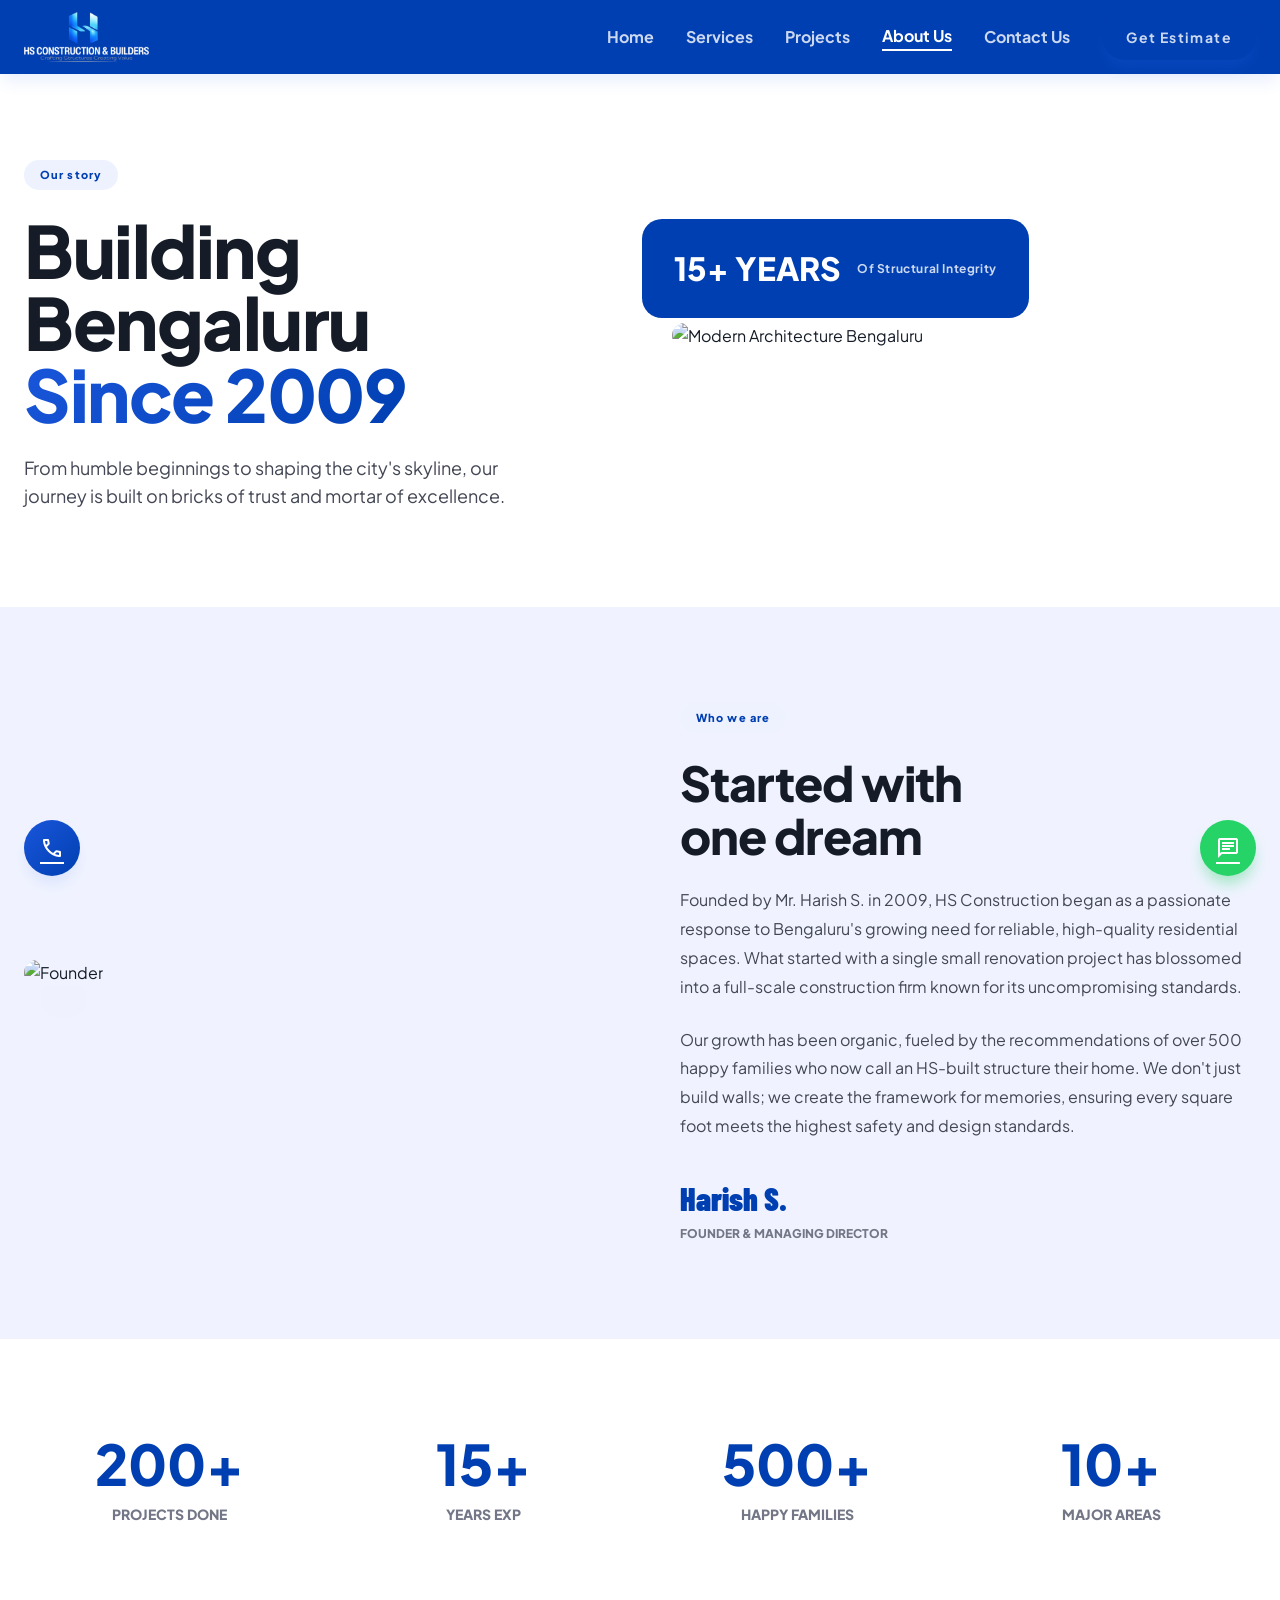
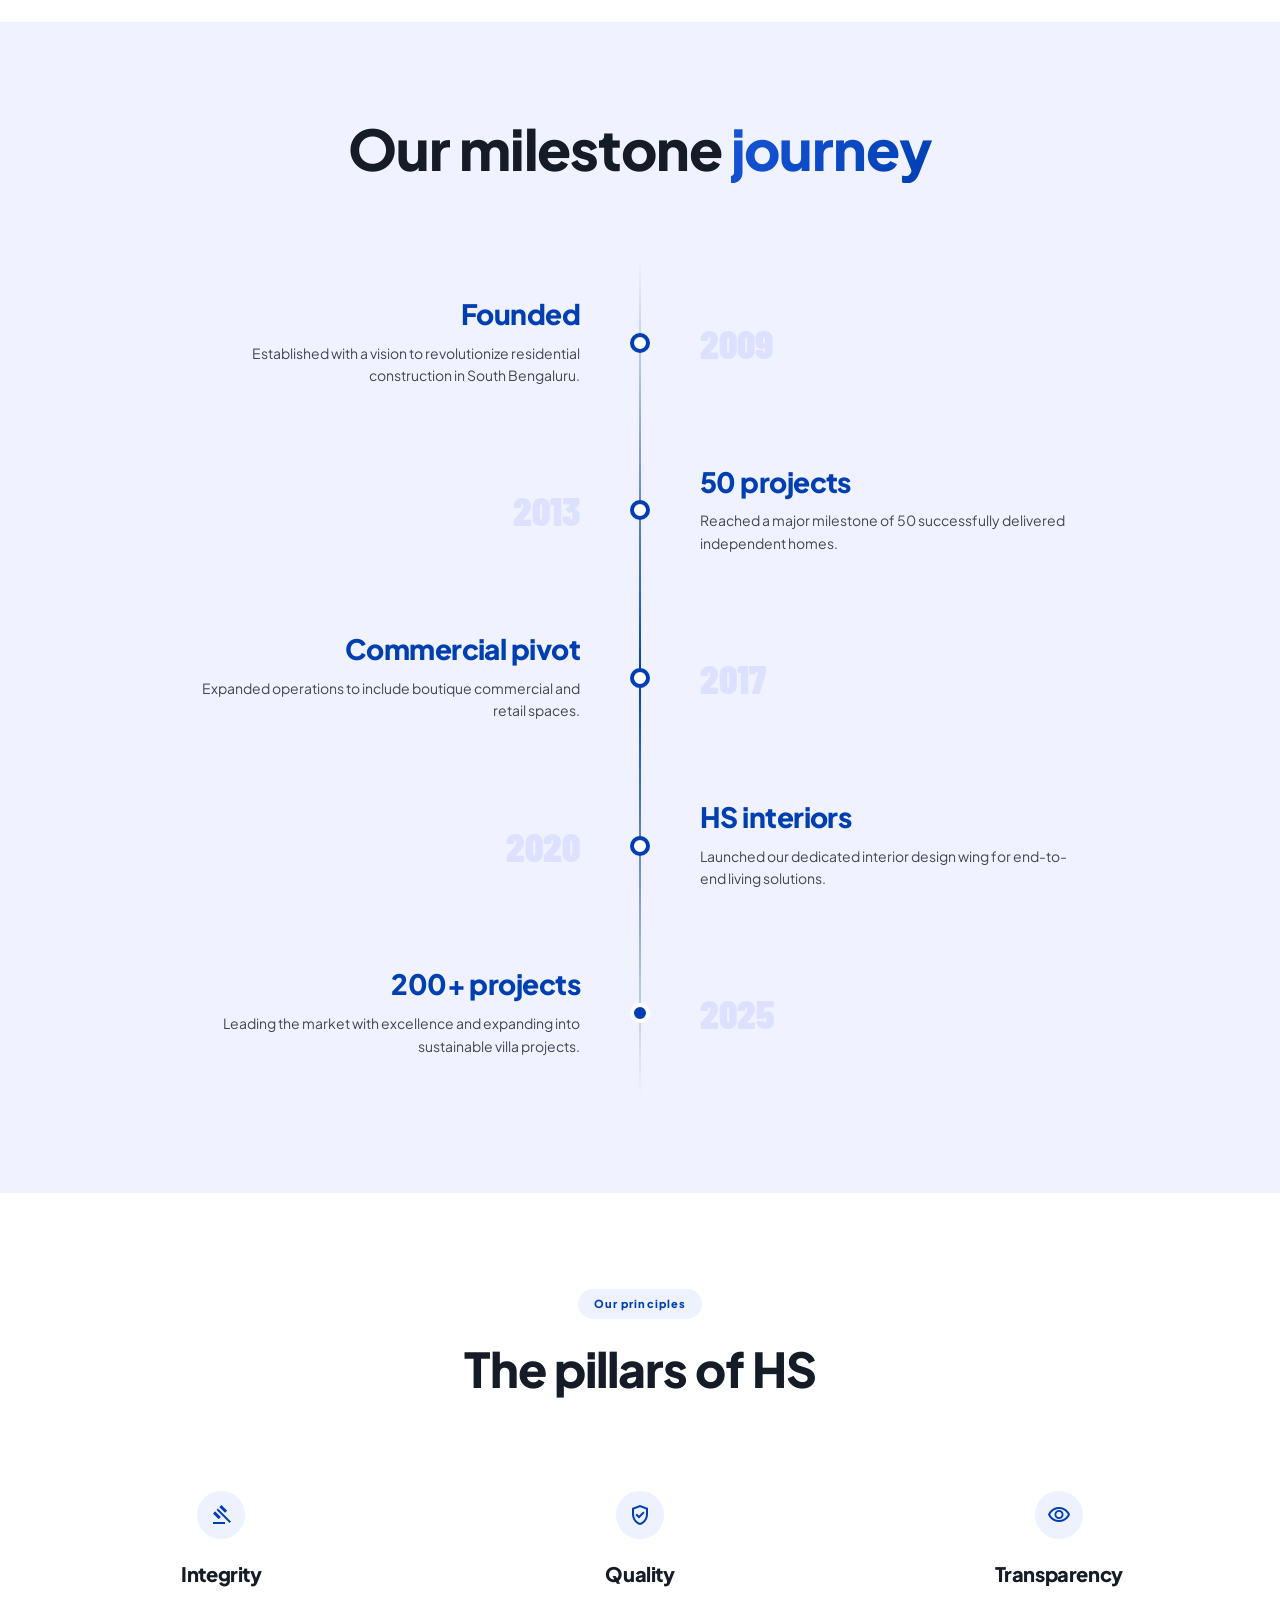
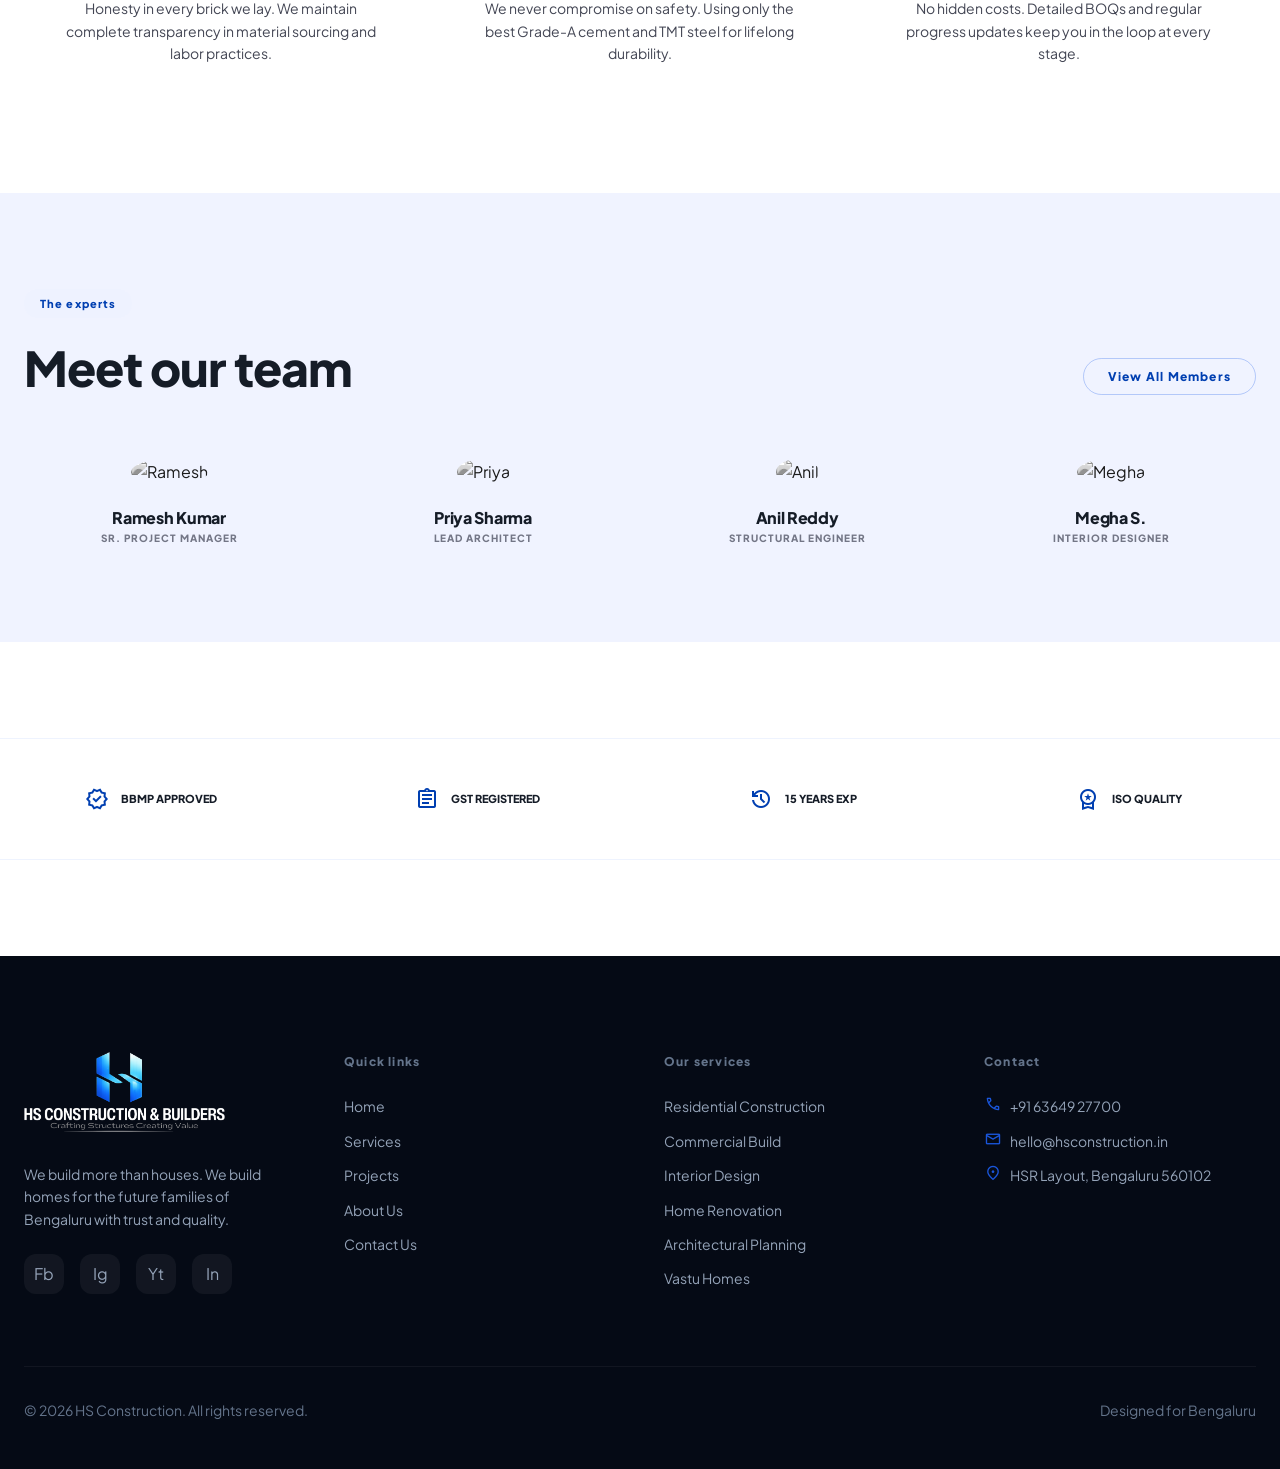
==== about.html @ 98358430 "first commit" ====
<!DOCTYPE html>
<html lang="en">

<head>
  <meta charset="UTF-8">
  <meta name="viewport" content="width=device-width, initial-scale=1.0">
  <title>About Us | HS Construction</title>
  <link rel="stylesheet" href="style.css">
</head>

<body class="font-body">

  <!-- NAVBAR -->
  <header class="header">
    <div class="container nav-container">
      <div class="logo-box">
        <img src="logo.png" alt="HS Construction Logo" class="site-logo">
      </div>
      <nav class="nav-links">
        <a href="index.html">Home</a>
        <a href="services.html">Services</a>
        <a href="projects.html">Projects</a>
        <a href="about.html" class="active">About Us</a>
        <a href="contact.html">Contact Us</a>
        <a href="index.html#estimate" class="btn btn-primary" style="font-size: 14px;">Get Estimate</a>
      </nav>
      <button class="mobile-menu-btn" id="mobileMenuBtn">
        <span class="material-symbols-outlined">menu</span>
      </button>
    </div>
  </header>

  <!-- HERO -->
  <section class="hero-section bg-white">
    <div class="container grid grid-cols-2" style="align-items: center; gap: 64px;">
      <div class="fade-up">
        <div class="section-tag" style="background: #eef2ff;">Our story</div>
        <h1 class="page-hero-title">Building <br>Bengaluru <br><span class="blue-gradient-text">Since 2009</span></h1>
        <p class="text-body" style="font-size: 18px; max-width: 500px;">
          From humble beginnings to shaping the city's skyline, our journey is built on bricks of trust and mortar of
          excellence.
        </p>
      </div>
      <div class="fade-up" style="position: relative;">
        <img src="https://images.unsplash.com/photo-1486406146926-c627a92ad1ab?w=1200&q=80"
          alt="Modern Architecture Bengaluru"
          style="width: 100%; border-radius: 40px; box-shadow: var(--shadow-2xl); height: 550px; object-fit: cover;">
        <div class="floating-card-bottom"
          style="background: var(--primary-blue); color: white; padding: 24px 32px; border-radius: 20px; bottom: 30px; left: -30px; width: fit-content; box-shadow: var(--shadow-xl); z-index: 10;">
          <div style="font-size: 32px; font-weight: 900;">15+ YEARS</div>
          <div style="font-size: 12px; opacity: 0.8; font-weight: 700; letter-spacing: 0.05em;">Of Structural Integrity
          </div>
        </div>
      </div>
    </div>
  </section>

  <!-- STARTED WITH ONE DREAM -->
  <section class="section-py bg-alt">
    <div class="container grid grid-cols-2" style="align-items: center; gap: 80px;">
      <div class="fade-up">
        <img src="https://images.unsplash.com/photo-1560250097-0b93528c311a?w=800&q=80" alt="Founder"
          style="width: 100%; border-radius: 40px; box-shadow: var(--shadow-2xl); height: 600px; object-fit: cover;">
      </div>
      <div class="fade-up">
        <div class="section-tag">Who we are</div>
        <h2 style="font-size: 48px; margin-bottom: 24px;">Started with <br>one dream</h2>
        <p class="text-body" style="margin-bottom: 24px; line-height: 1.8;">
          Founded by Mr. Harish S. in 2009, HS Construction began as a passionate response to Bengaluru's growing need
          for reliable, high-quality residential spaces. What started with a single small renovation project has
          blossomed into a full-scale construction firm known for its uncompromising standards.
        </p>
        <p class="text-body" style="margin-bottom: 32px; line-height: 1.8;">
          Our growth has been organic, fueled by the recommendations of over 500 happy families who now call an HS-built
          structure their home. We don't just build walls; we create the framework for memories, ensuring every square
          foot meets the highest safety and design standards.
        </p>
        <div
          style="font-family: 'Barlow Condensed', sans-serif; font-size: 32px; font-weight: 900; color: var(--primary-blue);">
          Harish S.</div>
        <div style="font-size: 12px; font-weight: 800; color: var(--text-muted); text-transform: uppercase;">Founder &
          Managing Director</div>
      </div>
    </div>
  </section>

  <!-- STATS -->
  <section class="section-py bg-white">
    <div class="container grid grid-cols-4 fade-up">
      <div style="text-align: center;">
        <div style="font-size: 56px; color: var(--primary-blue); font-weight: 900; line-height: 1;">200+</div>
        <div
          style="font-size: 14px; font-weight: 800; color: var(--text-muted); text-transform: uppercase; margin-top: 12px;">
          Projects Done</div>
      </div>
      <div style="text-align: center;">
        <div style="font-size: 56px; color: var(--primary-blue); font-weight: 900; line-height: 1;">15+</div>
        <div
          style="font-size: 14px; font-weight: 800; color: var(--text-muted); text-transform: uppercase; margin-top: 12px;">
          Years Exp</div>
      </div>
      <div style="text-align: center;">
        <div style="font-size: 56px; color: var(--primary-blue); font-weight: 900; line-height: 1;">500+</div>
        <div
          style="font-size: 14px; font-weight: 800; color: var(--text-muted); text-transform: uppercase; margin-top: 12px;">
          Happy Families</div>
      </div>
      <div style="text-align: center;">
        <div style="font-size: 56px; color: var(--primary-blue); font-weight: 900; line-height: 1;">10+</div>
        <div
          style="font-size: 14px; font-weight: 800; color: var(--text-muted); text-transform: uppercase; margin-top: 12px;">
          Major Areas</div>
      </div>
    </div>
  </section>

  <!-- MILESTONE JOURNEY -->
  <section class="section-py bg-alt">
    <div class="container fade-up">
      <div style="text-align: center; margin-bottom: 80px;">
        <h2 style="font-size: 56px;">Our milestone <span class="blue-gradient-text">journey</span></h2>
      </div>

      <div style="max-width: 900px; margin: 0 auto; position: relative; padding: 40px 0;">
        <!-- Center Line -->
        <div
          style="position: absolute; left: 50%; top: 0; bottom: 0; width: 2px; background: linear-gradient(to bottom, transparent, var(--primary-blue), transparent); transform: translateX(-50%);">
        </div>

        <!-- 2009 -->
        <div style="display: flex; align-items: center; margin-bottom: 80px; position: relative;">
          <div style="width: 50%; padding-right: 60px; text-align: right;">
            <h3 style="font-size: 28px; margin-bottom: 12px; color: var(--primary-blue);">Founded</h3>
            <p class="text-body" style="font-size: 14px;">Established with a vision to revolutionize residential
              construction in South Bengaluru.</p>
          </div>
          <div
            style="position: absolute; left: 50%; transform: translateX(-50%); width: 20px; height: 20px; background: white; border: 4px solid var(--primary-blue); border-radius: 50%; z-index: 2;">
          </div>
          <div style="width: 50%; padding-left: 60px;">
            <div
              style="font-family: 'Barlow Condensed', sans-serif; font-size: 40px; font-weight: 900; color: #dbe1ff;">
              2009</div>
          </div>
        </div>

        <!-- 2013 -->
        <div
          style="display: flex; align-items: center; margin-bottom: 80px; position: relative; flex-direction: row-reverse;">
          <div style="width: 50%; padding-left: 60px; text-align: left;">
            <h3 style="font-size: 28px; margin-bottom: 12px; color: var(--primary-blue);">50 projects</h3>
            <p class="text-body" style="font-size: 14px;">Reached a major milestone of 50 successfully delivered
              independent homes.</p>
          </div>
          <div
            style="position: absolute; left: 50%; transform: translateX(-50%); width: 20px; height: 20px; background: white; border: 4px solid var(--primary-blue); border-radius: 50%; z-index: 2;">
          </div>
          <div style="width: 50%; padding-right: 60px; text-align: right;">
            <div
              style="font-family: 'Barlow Condensed', sans-serif; font-size: 40px; font-weight: 900; color: #dbe1ff;">
              2013</div>
          </div>
        </div>

        <!-- 2017 -->
        <div style="display: flex; align-items: center; margin-bottom: 80px; position: relative;">
          <div style="width: 50%; padding-right: 60px; text-align: right;">
            <h3 style="font-size: 28px; margin-bottom: 12px; color: var(--primary-blue);">Commercial pivot</h3>
            <p class="text-body" style="font-size: 14px;">Expanded operations to include boutique commercial and retail
              spaces.</p>
          </div>
          <div
            style="position: absolute; left: 50%; transform: translateX(-50%); width: 20px; height: 20px; background: white; border: 4px solid var(--primary-blue); border-radius: 50%; z-index: 2;">
          </div>
          <div style="width: 50%; padding-left: 60px;">
            <div
              style="font-family: 'Barlow Condensed', sans-serif; font-size: 40px; font-weight: 900; color: #dbe1ff;">
              2017</div>
          </div>
        </div>

        <!-- 2020 -->
        <div
          style="display: flex; align-items: center; margin-bottom: 80px; position: relative; flex-direction: row-reverse;">
          <div style="width: 50%; padding-left: 60px; text-align: left;">
            <h3 style="font-size: 28px; margin-bottom: 12px; color: var(--primary-blue);">HS interiors</h3>
            <p class="text-body" style="font-size: 14px;">Launched our dedicated interior design wing for end-to-end
              living solutions.</p>
          </div>
          <div
            style="position: absolute; left: 50%; transform: translateX(-50%); width: 20px; height: 20px; background: white; border: 4px solid var(--primary-blue); border-radius: 50%; z-index: 2;">
          </div>
          <div style="width: 50%; padding-right: 60px; text-align: right;">
            <div
              style="font-family: 'Barlow Condensed', sans-serif; font-size: 40px; font-weight: 900; color: #dbe1ff;">
              2020</div>
          </div>
        </div>

        <!-- 2025 -->
        <div style="display: flex; align-items: center; position: relative;">
          <div style="width: 50%; padding-right: 60px; text-align: right;">
            <h3 style="font-size: 28px; margin-bottom: 12px; color: var(--primary-blue);">200+ projects</h3>
            <p class="text-body" style="font-size: 14px;">Leading the market with excellence and expanding into
              sustainable villa projects.</p>
          </div>
          <div
            style="position: absolute; left: 50%; transform: translateX(-50%); width: 20px; height: 20px; background: var(--primary-blue); border: 4px solid white; border-radius: 50%; z-index: 2;">
          </div>
          <div style="width: 50%; padding-left: 60px;">
            <div
              style="font-family: 'Barlow Condensed', sans-serif; font-size: 40px; font-weight: 900; color: #dbe1ff;">
              2025</div>
          </div>
        </div>
      </div>
    </div>
  </section>

  <!-- THE PILLARS -->
  <section class="section-py bg-white">
    <div class="container fade-up">
      <div style="text-align: center; margin-bottom: 64px;">
        <div class="section-tag">Our principles</div>
        <h2 style="font-size: 48px;">The pillars of HS</h2>
      </div>
      <div class="grid grid-cols-3">
        <div class="card1" style="padding: 32px; text-align: center;">
          <div
            style="width: 48px; height: 48px; border-radius: 50%; background: #eef2ff; display: flex; align-items: center; justify-content: center; margin: 0 auto 24px;">
            <span class="material-symbols-outlined text-primary">gavel</span>
          </div>
          <h4 style="font-size: 20px; margin-bottom: 12px;">Integrity</h4>
          <p class="text-body" style="font-size: 14px;">Honesty in every brick we lay. We maintain complete transparency
            in material sourcing and labor practices.</p>
        </div>
        <div class="card1" style="padding: 32px; text-align: center;">
          <div
            style="width: 48px; height: 48px; border-radius: 50%; background: #eef2ff; display: flex; align-items: center; justify-content: center; margin: 0 auto 24px;">
            <span class="material-symbols-outlined text-primary">verified_user</span>
          </div>
          <h4 style="font-size: 20px; margin-bottom: 12px;">Quality</h4>
          <p class="text-body" style="font-size: 14px;">We never compromise on safety. Using only the best Grade-A
            cement and TMT steel for lifelong durability.</p>
        </div>
        <div class="card1" style="padding: 32px; text-align: center;">
          <div
            style="width: 48px; height: 48px; border-radius: 50%; background: #eef2ff; display: flex; align-items: center; justify-content: center; margin: 0 auto 24px;">
            <span class="material-symbols-outlined text-primary">visibility</span>
          </div>
          <h4 style="font-size: 20px; margin-bottom: 12px;">Transparency</h4>
          <p class="text-body" style="font-size: 14px;">No hidden costs. Detailed BOQs and regular progress updates keep
            you in the loop at every stage.</p>
        </div>
      </div>
    </div>
  </section>

  <!-- MEET THE TEAM -->
  <section class="section-py bg-alt">
    <div class="container fade-up">
      <div style="display: flex; justify-content: space-between; align-items: flex-end; margin-bottom: 64px;">
        <div>
          <div class="section-tag">The experts</div>
          <h2 style="font-size: 48px;">Meet our team</h2>
        </div>
        <a href="#" class="btn btn-ghost" style="padding: 8px 24px; font-size: 12px;">View All Members</a>
      </div>
      <div class="grid grid-cols-4">
        <div style="text-align: center;">
          <img src="https://images.unsplash.com/photo-1472099645785-5658abf4ff4e?w=400&q=80" alt="Ramesh"
            style="width: 200px; height: 200px; border-radius: 50%; object-fit: cover; margin: 0 auto 24px; filter: grayscale(100%);">
          <h4 style="font-size: 16px; margin-bottom: 4px;">Ramesh Kumar</h4>
          <div
            style="font-size: 10px; font-weight: 800; color: var(--text-muted); text-transform: uppercase; letter-spacing: 0.1em;">
            Sr. Project Manager</div>
        </div>
        <div style="text-align: center;">
          <img src="https://images.unsplash.com/photo-1573496359142-b8d87734a5a2?w=400&q=80" alt="Priya"
            style="width: 200px; height: 200px; border-radius: 50%; object-fit: cover; margin: 0 auto 24px; filter: grayscale(100%);">
          <h4 style="font-size: 16px; margin-bottom: 4px;">Priya Sharma</h4>
          <div
            style="font-size: 10px; font-weight: 800; color: var(--text-muted); text-transform: uppercase; letter-spacing: 0.1em;">
            Lead Architect</div>
        </div>
        <div style="text-align: center;">
          <img src="https://images.unsplash.com/photo-1519085360753-af0119f7cbe7?w=400&q=80" alt="Anil"
            style="width: 200px; height: 200px; border-radius: 50%; object-fit: cover; margin: 0 auto 24px; filter: grayscale(100%);">
          <h4 style="font-size: 16px; margin-bottom: 4px;">Anil Reddy</h4>
          <div
            style="font-size: 10px; font-weight: 800; color: var(--text-muted); text-transform: uppercase; letter-spacing: 0.1em;">
            Structural Engineer</div>
        </div>
        <div style="text-align: center;">
          <img src="https://images.unsplash.com/photo-1580489944761-15a19d654956?w=400&q=80" alt="Megha"
            style="width: 200px; height: 200px; border-radius: 50%; object-fit: cover; margin: 0 auto 24px; filter: grayscale(100%);">
          <h4 style="font-size: 16px; margin-bottom: 4px;">Megha S.</h4>
          <div
            style="font-size: 10px; font-weight: 800; color: var(--text-muted); text-transform: uppercase; letter-spacing: 0.1em;">
            Interior Designer</div>
        </div>
      </div>
    </div>
  </section>

  <!-- TRUST BAR -->
  <section class="section-py bg-white">
    <div class="container fade-up grid grid-cols-4"
      style="text-align: center; border-top: 1.5px solid var(--outline-ghost); border-bottom: 1.5px solid var(--outline-ghost); padding: 48px 0;">
      <div style="display: flex; align-items: center; justify-content: center; gap: 12px;"><span
          class="material-symbols-outlined text-primary">verified</span><span
          style="font-weight: 800; font-size: 11px; text-transform: uppercase;">BBMP Approved</span></div>
      <div style="display: flex; align-items: center; justify-content: center; gap: 12px;"><span
          class="material-symbols-outlined text-primary">assignment</span><span
          style="font-weight: 800; font-size: 11px; text-transform: uppercase;">GST Registered</span></div>
      <div style="display: flex; align-items: center; justify-content: center; gap: 12px;"><span
          class="material-symbols-outlined text-primary">history</span><span
          style="font-weight: 800; font-size: 11px; text-transform: uppercase;">15 Years Exp</span></div>
      <div style="display: flex; align-items: center; justify-content: center; gap: 12px;"><span
          class="material-symbols-outlined text-primary">workspace_premium</span><span
          style="font-weight: 800; font-size: 11px; text-transform: uppercase;">ISO Quality</span></div>
    </div>
  </section>

  <!-- FOOTER -->
  <footer class="footer">
    <div class="container fade-up">
      <div class="grid grid-cols-4" style="gap: 48px; margin-bottom: 64px;">
        <div>
          <div style="margin-bottom: 24px;"><img src="logo.png" alt="HS" style="height: 80px;"></div>
          <p style="color: #94a3b8; font-size: 14px; margin-bottom: 24px;">We build more than houses. We build homes for
            the future families of Bengaluru with trust and quality.</p>
          <div style="display: flex; gap: 16px;">
            <a href="#" class="social-icon">Fb</a><a href="#" class="social-icon">Ig</a><a href="#"
              class="social-icon">Yt</a><a href="#" class="social-icon">In</a>
          </div>
        </div>
        <div>
          <div class="footer-heading" style="text-transform: none;">Quick links</div>
          <a href="index.html" class="footer-link">Home</a>
          <a href="services.html" class="footer-link">Services</a>
          <a href="projects.html" class="footer-link">Projects</a>
          <a href="about.html" class="footer-link">About Us</a>
          <a href="contact.html" class="footer-link">Contact Us</a>
        </div>
        <div>
          <div class="footer-heading" style="text-transform: none;">Our services</div>
          <a href="#" class="footer-link">Residential Construction</a><a href="#" class="footer-link">Commercial
            Build</a><a href="#" class="footer-link">Interior Design</a><a href="#" class="footer-link">Home
            Renovation</a><a href="#" class="footer-link">Architectural Planning</a><a href="#"
            class="footer-link">Vastu Homes</a>
        </div>
        <div>
          <div class="footer-heading" style="text-transform: none;">Contact</div>
          <div style="display: flex; gap: 8px; margin-bottom: 12px; color: #94a3b8; font-size: 14px;"><span
              class="material-symbols-outlined"
              style="color: var(--primary-container); font-size: 18px;">phone</span>+91 63649 27700</div>
          <div style="display: flex; gap: 8px; margin-bottom: 12px; color: #94a3b8; font-size: 14px;"><span
              class="material-symbols-outlined"
              style="color: var(--primary-container); font-size: 18px;">email</span>hello@hsconstruction.in</div>
          <div style="display: flex; gap: 8px; margin-bottom: 12px; color: #94a3b8; font-size: 14px;"><span
              class="material-symbols-outlined"
              style="color: var(--primary-container); font-size: 18px;">location_on</span>HSR Layout, Bengaluru 560102
          </div>
        </div>
      </div>
      <div
        style="border-top: 1px solid rgba(255,255,255,0.05); padding-top: 32px; display: flex; justify-content: space-between; align-items: center;">
        <div style="color: #64748b; font-size: 14px;">© 2026 HS Construction. All rights reserved.</div>
        <div style="color: #64748b; font-size: 14px;">Designed for Bengaluru</div>
      </div>
    </div>
  </footer>

  <!-- FLOATING FIXED BUTTONS -->
  <a href="https://wa.me/916364927700" target="_blank" class="fixed-whatsapp"><span
      class="material-symbols-outlined">chat</span></a>
  <a href="tel:+916364927700" class="fixed-call"><span class="material-symbols-outlined">phone</span></a>

  <script src="script.js"></script>
</body>

</html>
---- style.css ----
@import url('https://fonts.googleapis.com/css2?family=Plus+Jakarta+Sans:wght@400;700;800&display=swap');
@import url('https://fonts.googleapis.com/css2?family=Barlow+Condensed:wght@900&display=swap');
@import url('https://fonts.googleapis.com/css2?family=Material+Symbols+Outlined:opsz,wght,FILL,GRAD@24,400,0,0');

:root {
  --bg-page: #f9f9ff;
  --bg-alt: #f0f3ff;
  --bg-cards: #ffffff;
  --primary-blue: #003fb1;
  --primary-container: #1a56db;
  --text-dark: #151c27;
  --text-body: #434654;
  --text-muted: #737686;
  --outline-ghost: rgba(37, 99, 235, 0.08);
  --whatsapp-green: #25D366;
  --bg-dark: #050A15;
  --shadow-sm: 0 4px 6px -1px rgba(37, 99, 235, 0.05);
  --shadow-lg: 0 10px 15px -3px rgba(37, 99, 235, 0.1);
  --shadow-2xl: 0 25px 50px -12px rgba(0, 63, 177, 0.2);
}

* {
  margin: 0;
  padding: 0;
  box-sizing: border-box;
}

body {
  font-family: 'Plus Jakarta Sans', sans-serif;
  background-color: var(--bg-page);
  color: var(--text-dark);
  line-height: 1.6;
  overflow-x: hidden;
}

img {
  max-width: 100%;
  border-radius: inherit;
}

/* Typography Utilities */
h1,
h2,
h3,
h4,
h5,
h6 {
  font-family: 'Plus Jakarta Sans', sans-serif;
  font-weight: 800;
  letter-spacing: -0.02em;
  color: var(--text-dark);
  line-height: 1.1;
}

@media (max-width: 768px) {
  h1 {
    font-size: 42px;
  }

  h2 {
    font-size: 36px;
  }

  h3 {
    font-size: 28px;
  }
}

.font-body {
  font-family: 'Plus Jakarta Sans', sans-serif;
  text-transform: none;
  letter-spacing: normal;
}

.text-primary {
  color: var(--primary-blue);
}

.text-body {
  color: var(--text-body);
}

.text-muted {
  color: var(--text-muted);
}

.text-white {
  color: #ffffff;
}

.section-tag {
  font-weight: 800;
  letter-spacing: 0.1em;
  font-size: 11px;
  background-color: #eef2ff;
  color: var(--primary-blue);
  padding: 6px 16px;
  border-radius: 9999px;
  display: inline-block;
  margin-bottom: 24px;
}

/* Gradient Utilities */
.blue-gradient-text {
  background: linear-gradient(135deg, var(--primary-container), var(--primary-blue));
  -webkit-background-clip: text;
  -webkit-text-fill-color: transparent;
  background-clip: text;
}

.bg-blue-gradient {
  background: linear-gradient(135deg, var(--primary-container), var(--primary-blue));
}

/* Backgrounds */
.bg-alt {
  background-color: var(--bg-alt);
}

.bg-white {
  background-color: var(--bg-cards);
}

.bg-dark {
  background-color: var(--bg-dark);
  color: #fff;
}

/* Buttons */
.btn {
  display: inline-flex;
  align-items: center;
  justify-content: center;
  gap: 8px;
  font-weight: 800;
  letter-spacing: 0.1em;
  font-size: 14px;
  padding: 12px 24px;
  border-radius: 20px;
  cursor: pointer;
  border: none;
  transition: all 0.3s ease;
  text-decoration: none;
}

.btn:active {
  transform: scale(0.95) !important;
}

.btn-primary {
  background-color: var(--primary-blue);
  color: #fff;
  border-radius: 9999px;
  box-shadow: 0 10px 15px -3px rgba(37, 99, 235, 0.2);
}

.btn-primary:hover {
  transform: translateY(-2px);
  box-shadow: 0 15px 25px -5px rgba(37, 99, 235, 0.3);
}

.btn-gradient {
  background: linear-gradient(135deg, var(--primary-container), var(--primary-blue));
  color: #fff;
  box-shadow: 0 20px 25px -5px rgba(0, 63, 177, 0.3);
  padding: 16px 32px;
}

.btn-gradient:hover {
  transform: translateY(-3px);
  box-shadow: 0 25px 35px -5px rgba(0, 63, 177, 0.4);
}

.btn-ghost {
  background-color: transparent;
  border: 1.5px solid rgba(37, 99, 235, 0.3);
  color: var(--primary-blue);
  padding: 16px 32px;
}

.btn-ghost:hover {
  border-color: rgba(37, 99, 235, 0.6);
  background-color: rgba(37, 99, 235, 0.04);
}

@media (max-width: 768px) {
  .btn {
    width: 100%;
    margin-bottom: 8px;
  }
}

.btn-whatsapp {
  background-color: var(--whatsapp-green);
  color: #fff;
}

.btn-whatsapp:hover {
  filter: brightness(1.1);
}

.btn-white {
  background-color: #fff;
  color: var(--primary-blue);
  box-shadow: var(--shadow-lg);
}

.btn-white:hover {
  background-color: rgba(255, 255, 255, 0.9);
}

/* Layout & Containers */
.container {
  max-width: 1280px;
  margin: 0 auto;
  padding-left: 24px;
  padding-right: 24px;
}

.section-py {
  padding-top: 96px;
  padding-bottom: 96px;
}

/* Grid Systems */
.grid {
  display: grid;
  gap: 24px;
}

.grid-cols-2 {
  grid-template-columns: repeat(2, 1fr);
}

.grid-cols-3 {
  grid-template-columns: repeat(3, 1fr);
}

.grid-cols-4 {
  grid-template-columns: repeat(4, 1fr);
}

.grid-cols-5 {
  grid-template-columns: repeat(5, 1fr);
}

/* Ghost Borders & Cards */

.card {
  background-color: var(--bg-cards);
  border-radius: 24px;
  border: 1.5px solid var(--outline-ghost);
  transition: all 0.3s ease;
  overflow: hidden;
}

.card:hover {
  box-shadow: var(--shadow-lg);
  border-color: rgba(0, 63, 177, 0.2);
}

@media (max-width: 768px) {
  .card[style*="display: flex"] {
    flex-direction: column !important;
    text-align: center;
    padding: 32px 24px !important;
  }

  .card[style*="display: flex"] div {
    align-items: center;
    justify-content: center;
  }
}

/* Form Elements */
input,
select {
  width: 100%;
  background-color: var(--bg-page);
  border-radius: 12px;
  padding: 12px 16px;
  font-size: 14px;
  border: 1.5px solid #c3c5d7;
  outline: none;
  color: var(--text-dark);
  font-family: inherit;
  font-weight: 500;
  transition: all 0.3s;
}

input:focus,
select:focus {
  border-color: var(--primary-container);
  box-shadow: 0 0 0 2px rgba(0, 63, 177, 0.1);
}

label {
  display: block;
  font-size: 11px;
  text-transform: uppercase;
  letter-spacing: 0.1em;
  font-weight: 800;
  color: var(--text-body);
  margin-bottom: 6px;
}

/* Animations */
@keyframes ping {

  75%,
  100% {
    transform: scale(2);
    opacity: 0;
  }
}

@keyframes bounce {

  0%,
  100% {
    transform: translateY(-5%);
    animation-timing-function: cubic-bezier(0.8, 0, 1, 1);
  }

  50% {
    transform: none;
    animation-timing-function: cubic-bezier(0, 0, 0.2, 1);
  }
}

.animate-ping {
  animation: ping 1s cubic-bezier(0, 0, 0.2, 1) infinite;
}

.animate-bounce {
  animation: bounce 2s infinite;
}

.fade-up {
  opacity: 0;
  transform: translateY(20px);
  transition: all 0.6s ease-out;
}

.fade-up.visible {
  opacity: 1;
  transform: translateY(0);
}

/* Specific Section Styles */

/* Header */
.header {
  position: fixed;
  top: 0;
  width: 100%;
  z-index: 50;
  background-color: var(--primary-blue);
  box-shadow: var(--shadow-lg);
}

.nav-container {
  display: flex;
  justify-content: space-between;
  align-items: center;
  padding-top: 12px;
  padding-bottom: 12px;
}

.logo-box {
  display: flex;
  align-items: center;
  justify-content: center;
}

.site-logo {
  height: 50px;
  width: auto;
  object-fit: contain;
  transition: all 0.3s ease;
}

@media (max-width: 768px) {
  .site-logo {
    height: 40px;
  }
}

.nav-links {
  display: flex;
  gap: 32px;
  align-items: center;
}

.nav-links a {
  text-decoration: none;
  color: rgba(255, 255, 255, 0.8);
  font-weight: 700;
  transition: all 0.3s;
}

.nav-links a:hover {
  color: #ffffff;
  transform: translateY(-0.5px);
}

.nav-links a.active {
  color: #ffffff;
  border-bottom: 2px solid #ffffff;
}

.mobile-menu-btn {
  display: none;
  background: none;
  border: none;
  color: #ffffff;
  cursor: pointer;
  padding: 8px;
  z-index: 100;
}

.mobile-menu-btn .material-symbols-outlined {
  font-size: 32px;
  display: block;
}

@media (max-width: 768px) {
  .mobile-menu-btn {
    display: block !important;
  }

  .nav-links {
    display: none;
    flex-direction: column;
    position: absolute;
    top: 100%;
    left: 0;
    right: 0;
    background: var(--primary-blue);
    padding: 32px;
    gap: 24px;
    box-shadow: var(--shadow-lg);
    z-index: 100;
  }

  .nav-links.active {
    display: flex;
  }
}

/* Hero */
.hero {
  padding-top: 120px;
  padding-bottom: 96px;
  position: relative;
  overflow: hidden;
}

.hero h1 {
  font-size: clamp(48px, 5vw, 72px);
  margin-bottom: 24px;
  line-height: 1.1;
}

.hero-section {
  padding-top: 160px;
  padding-bottom: 96px;
  position: relative;
  overflow: hidden;
}

@media (max-width: 768px) {

  .hero,
  .hero-section {
    padding-top: 120px;
    padding-bottom: 64px;
    text-align: center;
  }
}

.page-hero-title {
  font-size: 72px;
  line-height: 1;
  margin-bottom: 24px;
  overflow-wrap: break-word;
}

@media (max-width: 768px) {
  .page-hero-title {
    font-size: 42px;
    text-align: center;
    width: 100%;
  }

  .hero .fade-up {
    display: flex;
    flex-direction: column;
    align-items: center;
  }
}

/* Floating Cards Mobile Behavior */
@media (max-width: 768px) {
  .hero-image-wrapper .floating-card-bottom {
    display: none;
  }
}

/* Hero Image & Floating Cards */
.hero-image-wrapper {
  position: relative;
  border-radius: 40px;
  box-shadow: var(--shadow-2xl);
}

.hero-image-wrapper img {
  width: 100%;
  height: auto;
  display: block;
  border-radius: inherit;
}

.floating-card-bottom {
  position: absolute;
  bottom: -24px;
  left: -32px;
  background: white;
  padding: 20px 28px;
  border-radius: 20px;
  box-shadow: var(--shadow-2xl);
  color: var(--text-dark);
  display: flex;
  align-items: center;
  gap: 16px;
  z-index: 10;
}

.floating-card-top {
  position: absolute;
  top: 24px;
  right: -24px;
  background-color: white;
  padding: 16px 24px;
  border-radius: 20px;
  box-shadow: var(--shadow-lg);
  border: 1.5px solid var(--outline-ghost);
  display: flex;
  align-items: center;
  gap: 16px;
  z-index: 10;
}

/* Stats */
.stats {
  padding: 48px 0;
}

.stat-item {
  text-align: center;
}

.stat-number {
  font-size: 48px;
  color: var(--primary-blue);
}

.stat-label {
  font-size: 14px;
  font-weight: 700;
  letter-spacing: 0.1em;
  color: var(--text-body);
}

/* Pricing */
.pricing-card {
  background-color: var(--bg-cards);
  border-radius: 24px;
  overflow: hidden;
  box-shadow: var(--shadow-sm);
  border: 1.5px solid var(--outline-ghost);
  display: flex;
  flex-direction: column;
}

.pricing-card-premium {
  transform: translateY(-12px);
  box-shadow: var(--shadow-2xl);
  border: 2px solid var(--primary-container);
}

.pricing-header {
  padding: 32px;
}

.pricing-body {
  padding: 32px;
  flex: 1;
}

.pricing-feature {
  display: flex;
  gap: 12px;
  margin-bottom: 16px;
  font-size: 14px;
  color: var(--text-body);
}

.pricing-included {
  background-color: var(--bg-cards);
  border-radius: 24px;
  padding: 24px;
  margin-top: 32px;
  border: 1.5px solid var(--outline-ghost);
}

/* Process */
.process-step {
  text-align: center;
  background-color: var(--bg-cards);
  border-radius: 20px;
  padding: 24px;
  border: 1.5px solid var(--outline-ghost);
  transition: all 0.3s;
}

.process-step:hover {
  box-shadow: var(--shadow-lg);
}

.process-number {
  width: 48px;
  height: 48px;
  border-radius: 50%;
  background-color: var(--primary-container);
  color: white;
  display: flex;
  align-items: center;
  justify-content: center;
  font-weight: 800;
  font-size: 18px;
  margin: 0 auto 16px;
}

/* Projects */
.filter-tabs {
  display: flex;
  gap: 12px;
  flex-wrap: wrap;
}

.tab {
  padding: 8px 20px;
  border-radius: 9999px;
  font-size: 14px;
  font-weight: 800;
  text-transform: uppercase;
  letter-spacing: 0.05em;
  cursor: pointer;
  background-color: var(--bg-alt);
  color: var(--text-body);
  border: none;
}

.tab.active {
  background-color: var(--primary-blue);
  color: white;
}

.project-card {
  background-color: var(--bg-cards);
  border-radius: 24px;
  overflow: hidden;
  box-shadow: var(--shadow-sm);
  border: 1.5px solid var(--outline-ghost);
  cursor: pointer;
  transition: all 0.3s;
}

.project-card:hover {
  transform: translateY(-4px);
  box-shadow: var(--shadow-lg);
}

.project-image {
  height: 224px;
  overflow: hidden;
  position: relative;
}

.project-image img {
  width: 100%;
  height: 100%;
  object-fit: cover;
  transition: transform 0.7s;
}

.project-card:hover .project-image img {
  transform: scale(1.05);
}

/* Testimonials */
.testimonial-card {
  background-color: var(--bg-alt);
  padding: 32px;
  border-radius: 24px;
  position: relative;
}

.testimonial-card:hover {
  box-shadow: var(--shadow-sm);
}

/* Banner */
.cta-banner {
  background: linear-gradient(135deg, var(--primary-container), var(--primary-blue));
  border-radius: 40px;
  padding: 80px;
  text-align: center;
  color: white;
  box-shadow: var(--shadow-2xl);
}

/* Footer */
.footer {
  background-color: var(--bg-dark);
  color: white;
  padding-top: 96px;
  padding-bottom: 48px;
}

.footer-heading {
  font-size: 12px;
  text-transform: uppercase;
  letter-spacing: 0.1em;
  font-weight: 800;
  color: #64748b;
  margin-bottom: 24px;
}

.footer-link {
  color: #94a3b8;
  text-decoration: none;
  font-size: 14px;
  display: block;
  margin-bottom: 12px;
  transition: all 0.3s;
}

.footer-link:hover {
  color: white;
  transform: translateX(2px);
}

.social-icon {
  width: 40px;
  height: 40px;
  border-radius: 12px;
  background-color: rgba(255, 255, 255, 0.05);
  display: inline-flex;
  align-items: center;
  justify-content: center;
  color: #94a3b8;
  transition: all 0.3s;
  text-decoration: none;
}

.social-icon:hover {
  background-color: rgba(255, 255, 255, 0.1);
  color: white;
}

/* Floating Buttons */
.fixed-whatsapp {
  position: fixed;
  bottom: 24px;
  right: 24px;
  z-index: 50;
  width: 56px;
  height: 56px;
  border-radius: 50%;
  background-color: var(--whatsapp-green);
  color: white;
  display: flex;
  align-items: center;
  justify-content: center;
  box-shadow: 0 10px 15px -3px rgba(37, 211, 102, 0.4);
  transition: transform 0.3s;
}

.fixed-whatsapp:hover {
  transform: scale(1.1);
}

.fixed-call {
  position: fixed;
  bottom: 24px;
  left: 24px;
  z-index: 50;
  width: 56px;
  height: 56px;
  border-radius: 50%;
  background: linear-gradient(135deg, var(--primary-container), var(--primary-blue));
  color: white;
  display: flex;
  align-items: center;
  justify-content: center;
  box-shadow: var(--shadow-lg);
  animation-delay: 1s;
}

/* Tooltips */
.floating-btn-tooltip {
  position: absolute;
  top: -30px;
  background-color: white;
  color: var(--text-dark);
  font-size: 12px;
  font-weight: 800;
  padding: 4px 12px;
  border-radius: 9999px;
  box-shadow: var(--shadow-sm);
  opacity: 0;
  visibility: hidden;
  transition: all 0.3s;
  white-space: nowrap;
}

.fixed-whatsapp:hover .floating-btn-tooltip,
.fixed-call:hover .floating-btn-tooltip {
  opacity: 1;
  visibility: visible;
  top: -40px;
}

/* Responsive Rules */
/* Bento Grid */
.bento-grid {
  display: grid;
  grid-template-columns: repeat(4, 1fr);
  grid-template-rows: repeat(2, 400px);
  gap: 24px;
}

.bento-item {
  position: relative;
  border-radius: 32px;
  overflow: hidden;
  background-color: var(--bg-alt);
}

.bento-item-lg {
  grid-column: span 2;
  grid-row: span 2;
}

.bento-item-tall {
  grid-row: span 2;
}

.bento-overlay {
  position: absolute;
  inset: 0;
  background: linear-gradient(to top, rgba(0, 0, 0, 0.8) 0%, transparent 60%);
  display: flex;
  flex-direction: column;
  justify-content: flex-end;
  padding: 32px;
  color: white;
}

/* Accordion */
.accordion-item {
  background: var(--bg-alt);
  border-radius: 16px;
  margin-bottom: 12px;
  overflow: hidden;
}

.accordion-header {
  padding: 24px;
  display: flex;
  justify-content: space-between;
  align-items: center;
  cursor: pointer;
  font-weight: 800;
  color: var(--text-dark);
}

.accordion-content {
  padding: 0 24px 24px;
  color: var(--text-body);
  display: none;
}

.accordion-item.active .accordion-content {
  display: block;
}

.accordion-item.active .material-symbols-outlined {
  transform: rotate(180deg);
}

/* Signature Card */
.pricing-card.signature {
  background: var(--primary-blue);
  color: white;
  border: none;
  transform: scale(1.05);
  z-index: 10;
}

.pricing-card.signature h3,
.pricing-card.signature .pricing-feature,
.pricing-card.signature .stat-label {
  color: white;
}

@media (max-width: 1024px) {
  .bento-grid {
    grid-template-columns: 1fr 1fr;
    grid-template-rows: auto;
  }

  .bento-item-lg {
    grid-column: span 2;
  }

  .bento-item {
    height: 300px;
  }
}

@media (max-width: 768px) {

  .hero,
  .hero-section,
  .section-py {
    padding-top: 100px !important;
    padding-bottom: 48px !important;
    text-align: center;
  }

  .grid {
    gap: 24px !important;
  }

  .grid-cols-2,
  .grid-cols-3,
  .grid-cols-4,
  .grid-cols-5 {
    grid-template-columns: 1fr !important;
  }

  .bento-grid {
    grid-template-columns: 1fr !important;
  }

  .bento-item-lg,
  .bento-item-tall {
    grid-column: span 1 !important;
    grid-row: span 1 !important;
  }

  .cta-banner {
    padding: 48px 24px !important;
    border-radius: 24px !important;

  }

  .container grid grid-cols-2 h2 {
    font-size: 3px !important;
  }

  .cta-banner h2 {
    font-size: 33px !important;
  }

  .cta-banner p {
    font-size: 12px !important;
  }

  .container {
    padding-left: 20px;
    padding-right: 20px;
  }

  .hero h1 {
    font-size: clamp(45px, 8vw, 48px) !important;
    line-height: 1.1;
    margin-bottom: 16px;
  }

  .container h2 {
    font-size: 29px !important;
  }


  .card {
    align-items: center !important;
    justify-content: center !important;
  }

  .card {
    width: 317px !important;
  }

  .card1 {
    width: 317px !important;
  }

  .container p {
    font-size: 13px !important;
  }

  .card-icon {
    align-items: center !important;
    justify-content: center !important;
    width: 100% !important;
  }



  .text-body {
    font-size: 12px !important;
  }

  .page-hero-title {
    font-size: 42px !important;
  }

  .hero-image-wrapper {
    margin-top: 40px;
  }

  /* Floating cards behavior on mobile */
  .floating-card-bottom {
    position: relative !important;
    bottom: 0 !important;
    left: 0 !important;
    margin: 20px auto 0 !important;
    max-width: 280px !important;
    transform: none !important;
  }

  .floating-card-top {
    display: none;
    /* Keep it clean on small screens */
  }

  .stats-grid {
    grid-template-columns: repeat(2, 1fr) !important;
  }
}

@media (min-width: 769px) {
  .stats-grid {
    grid-template-columns: repeat(4, 1fr);
  }

  .process-container {
    display: flex;
    justify-content: space-between;
    position: relative;
  }

  .process-container::before {
    content: '';
    position: absolute;
    top: 52px;
    left: 10%;
    right: 10%;
    border-top: 2px dashed rgba(0, 63, 177, 0.2);
    z-index: 0;
  }

  .process-step {
    flex: 1;
    margin: 0 12px;
    position: relative;
    z-index: 1;
  }
}

/* ==========================================
   PRICING COMPARISON ACCORDION
   ========================================== */
.pkg-header-row {
  display: grid;
  grid-template-columns: 1fr 1fr 1fr;
  gap: 24px;
  margin-bottom: 24px;
  align-items: stretch;
}

.pkg-feature-label {
  display: none;
}

.pkg-col {
  background: var(--bg-cards);
  border-radius: 24px;
  padding: 32px 24px;
  border: 1.5px solid var(--outline-ghost);
  box-shadow: var(--shadow-sm);
  text-align: center;
  position: relative;
  display: flex;
  flex-direction: column;
  justify-content: center;
}

.pkg-col-premium {
  background: var(--primary-blue);
  color: white;
  border: none;
  transform: scale(1.05);
  z-index: 2;
}

.pkg-tier-badge {
  font-size: 12px;
  font-weight: 800;
  letter-spacing: 0.12em;
  text-transform: uppercase;
  margin-bottom: 8px;
  color: var(--text-muted);
}

.pkg-col-premium .pkg-tier-badge {
  color: rgba(255, 255, 255, 0.7);
}

.pkg-price {
  font-size: 36px;
  font-weight: 900;
  color: var(--text-dark);
  line-height: 1;
}

.pkg-price span {
  font-size: 14px;
  font-weight: 400;
  color: var(--text-muted);
}

.pkg-col-premium .pkg-price {
  color: white;
}

.pkg-col-premium .pkg-price span {
  color: rgba(255, 255, 255, 0.7);
}

.pkg-desc {
  font-size: 13px;
  color: var(--text-muted);
  margin: 8px 0;
}

.pkg-col-premium .pkg-desc {
  color: rgba(255, 255, 255, 0.8);
}

.pkg-popular-badge {
  position: absolute;
  top: -12px;
  left: 50%;
  transform: translateX(-50%);
  background: #22c55e;
  color: white;
  font-size: 11px;
  font-weight: 800;
  padding: 3px 12px;
  border-radius: 9999px;
  white-space: nowrap;
}

/* Accordion */
.pkg-accordion {
  display: flex;
  flex-direction: column;
  gap: 8px;
}

.pkg-row {
  background: var(--bg-cards);
  border-radius: 16px;
  border: 1.5px solid var(--outline-ghost);
  overflow: hidden;
}

.pkg-row-header {
  display: flex;
  justify-content: space-between;
  align-items: center;
  padding: 18px 24px;
  cursor: pointer;
  font-weight: 700;
  font-size: 15px;
  color: var(--text-dark);
  transition: background 0.2s;
  user-select: none;
}

.pkg-row-header:hover {
  background: var(--bg-alt);
}

.pkg-row.active .pkg-row-header {
  background: var(--bg-alt);
}

.pkg-chevron {
  transition: transform 0.3s;
  font-size: 20px;
  color: var(--text-muted);
}

.pkg-row.active .pkg-chevron {
  transform: rotate(180deg);
}

.pkg-row-body {
  display: none;
  grid-template-columns: 1fr 1fr 1fr;
  gap: 24px;
  padding: 24px;
}

.pkg-row.active .pkg-row-body {
  display: grid;
}

.pkg-cell {
  padding: 24px;
  background: #f8fafc;
  border-radius: 16px;
  font-size: 14px;
  color: var(--text-body);
  border: 1px solid var(--outline-ghost);
}

.pkg-cell:last-child {
  border-right: 1px solid var(--outline-ghost);
}

.pkg-cell strong {
  display: block;
  font-size: 12px;
  font-weight: 800;
  letter-spacing: 0.12em;
  text-transform: uppercase;
  margin-bottom: 16px;
  text-align: center;
}

.pkg-cell-basic strong {
  color: var(--text-muted);
}

.pkg-cell-premium strong {
  color: var(--primary-blue);
}

.pkg-cell-luxury strong {
  color: #1e293b;
}

.pkg-cell ul {
  margin: 0;
  padding: 0;
  list-style: none;
  display: flex;
  flex-direction: column;
  gap: 10px;
}

.pkg-cell ul li {
  display: flex;
  align-items: flex-start;
  gap: 10px;
  font-size: 13px;
  line-height: 1.5;
}

.pkg-cell ul li::before {
  content: "✓";
  color: #22c55e;
  font-weight: 800;
  flex-shrink: 0;
}

.pkg-cell-premium {
  background: #eff6ff;
  border-color: #dbeafe;
}

@media (max-width: 768px) {
  .pkg-header-row {
    grid-template-columns: 1fr;
    gap: 24px;
  }

  .pkg-col-premium {
    transform: none;
    margin: 0;
  }

  .pkg-row-body {
    grid-template-columns: 1fr;
  }

  .pkg-cell {
    border-right: none;
    border-bottom: 1px solid var(--outline-ghost);
  }

  .pkg-cell:last-child {
    border-bottom: none;
  }
}
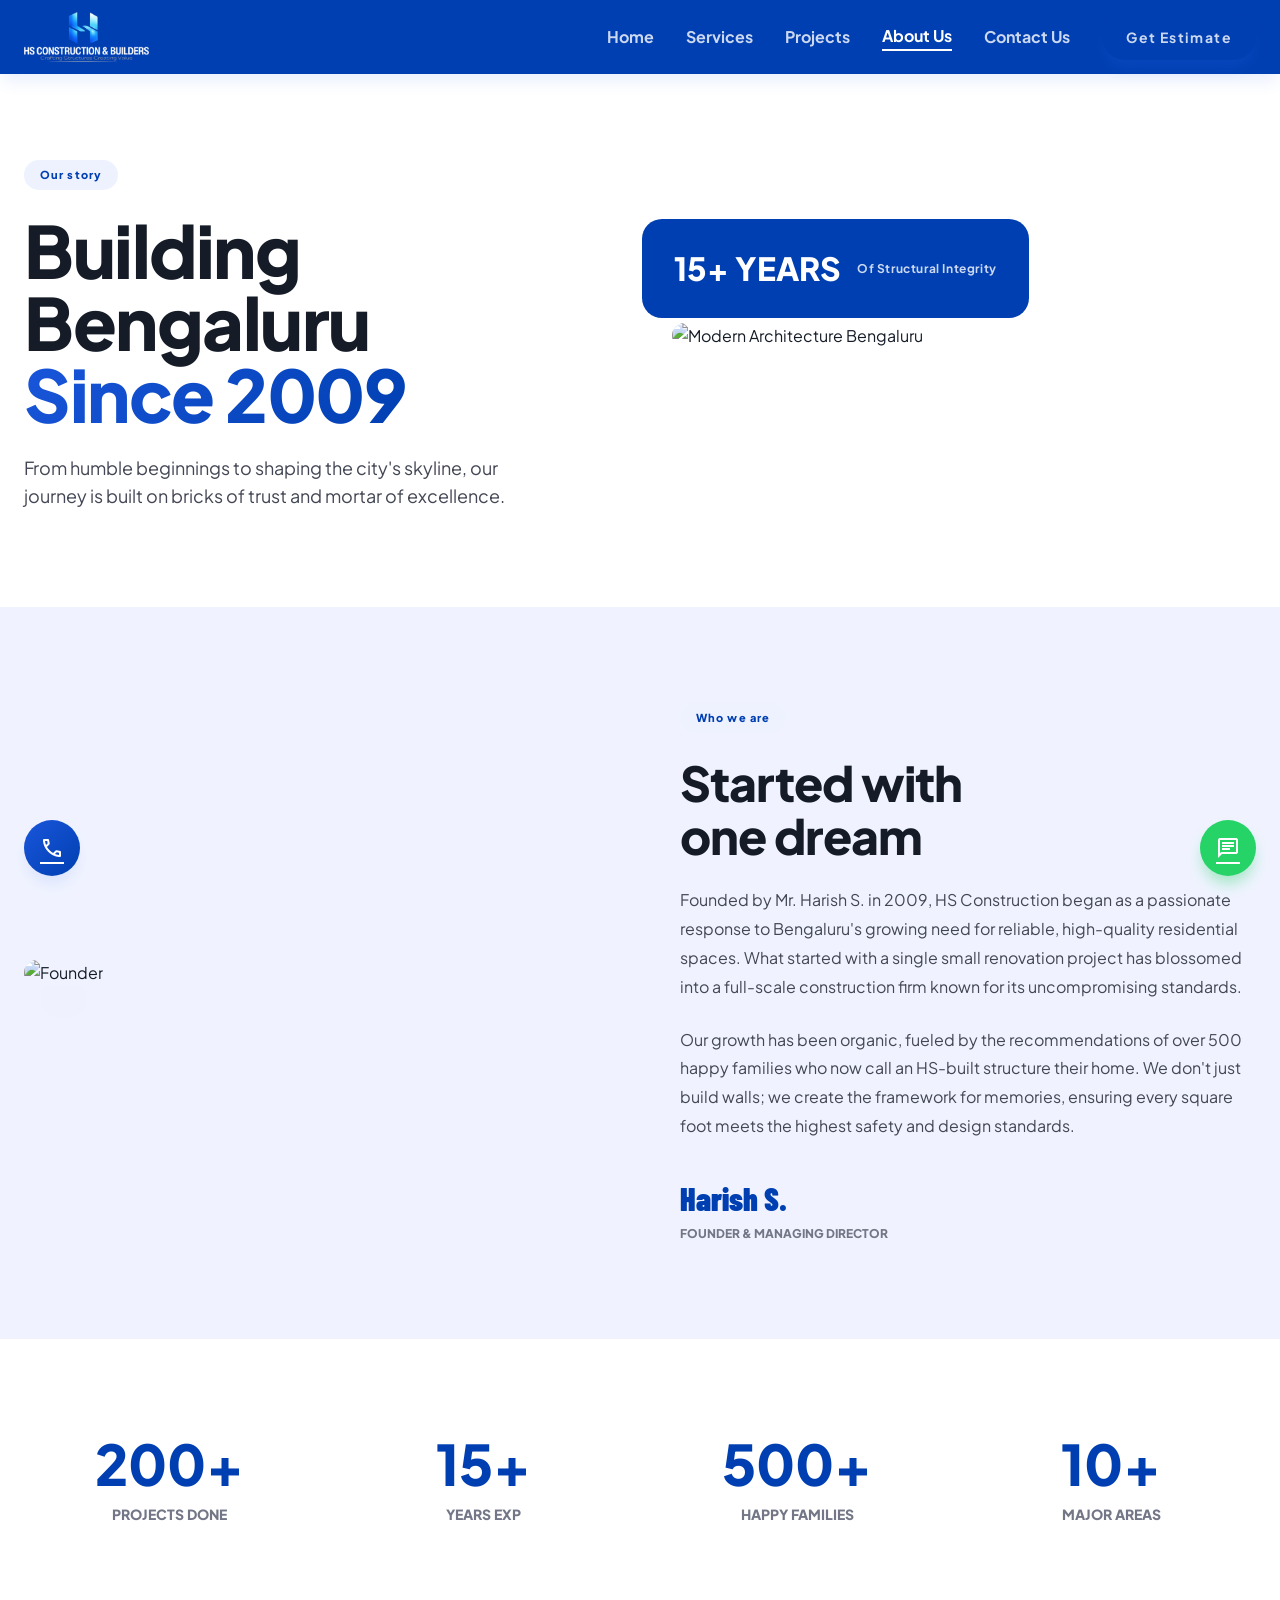
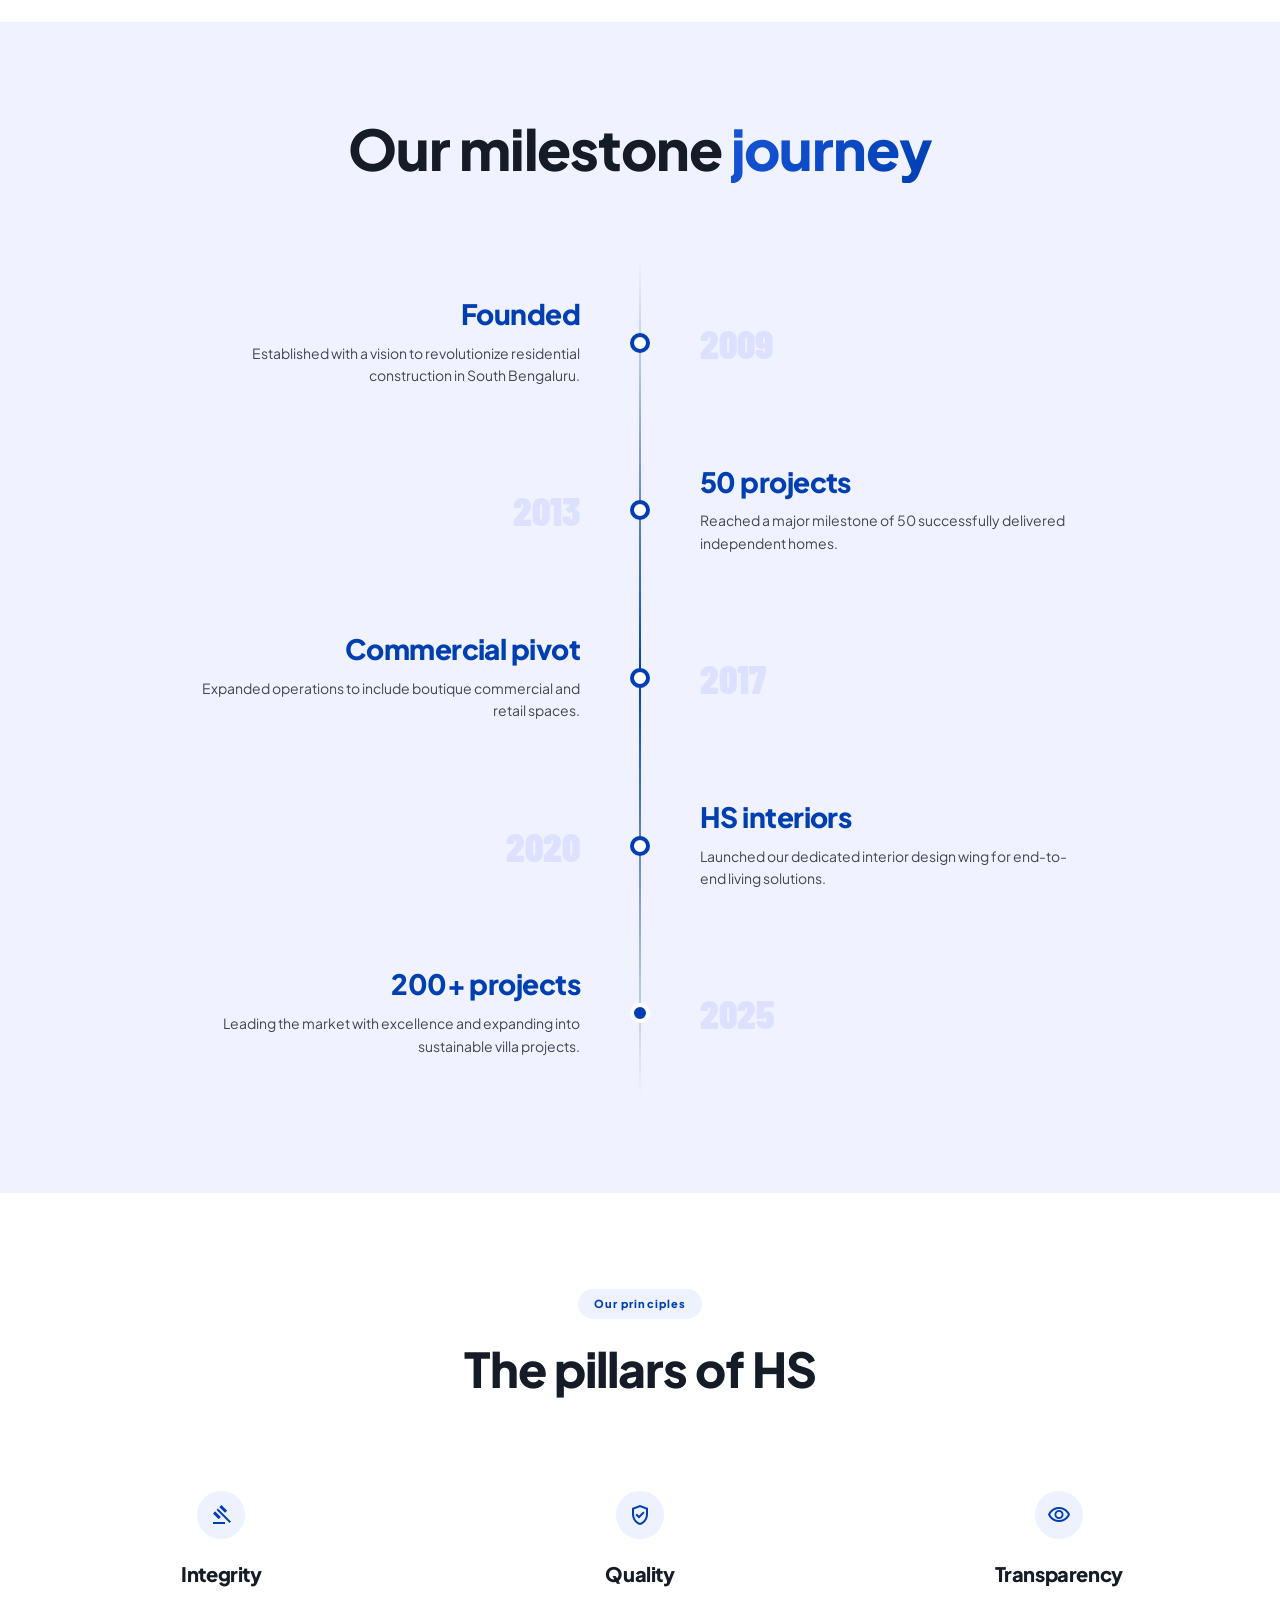
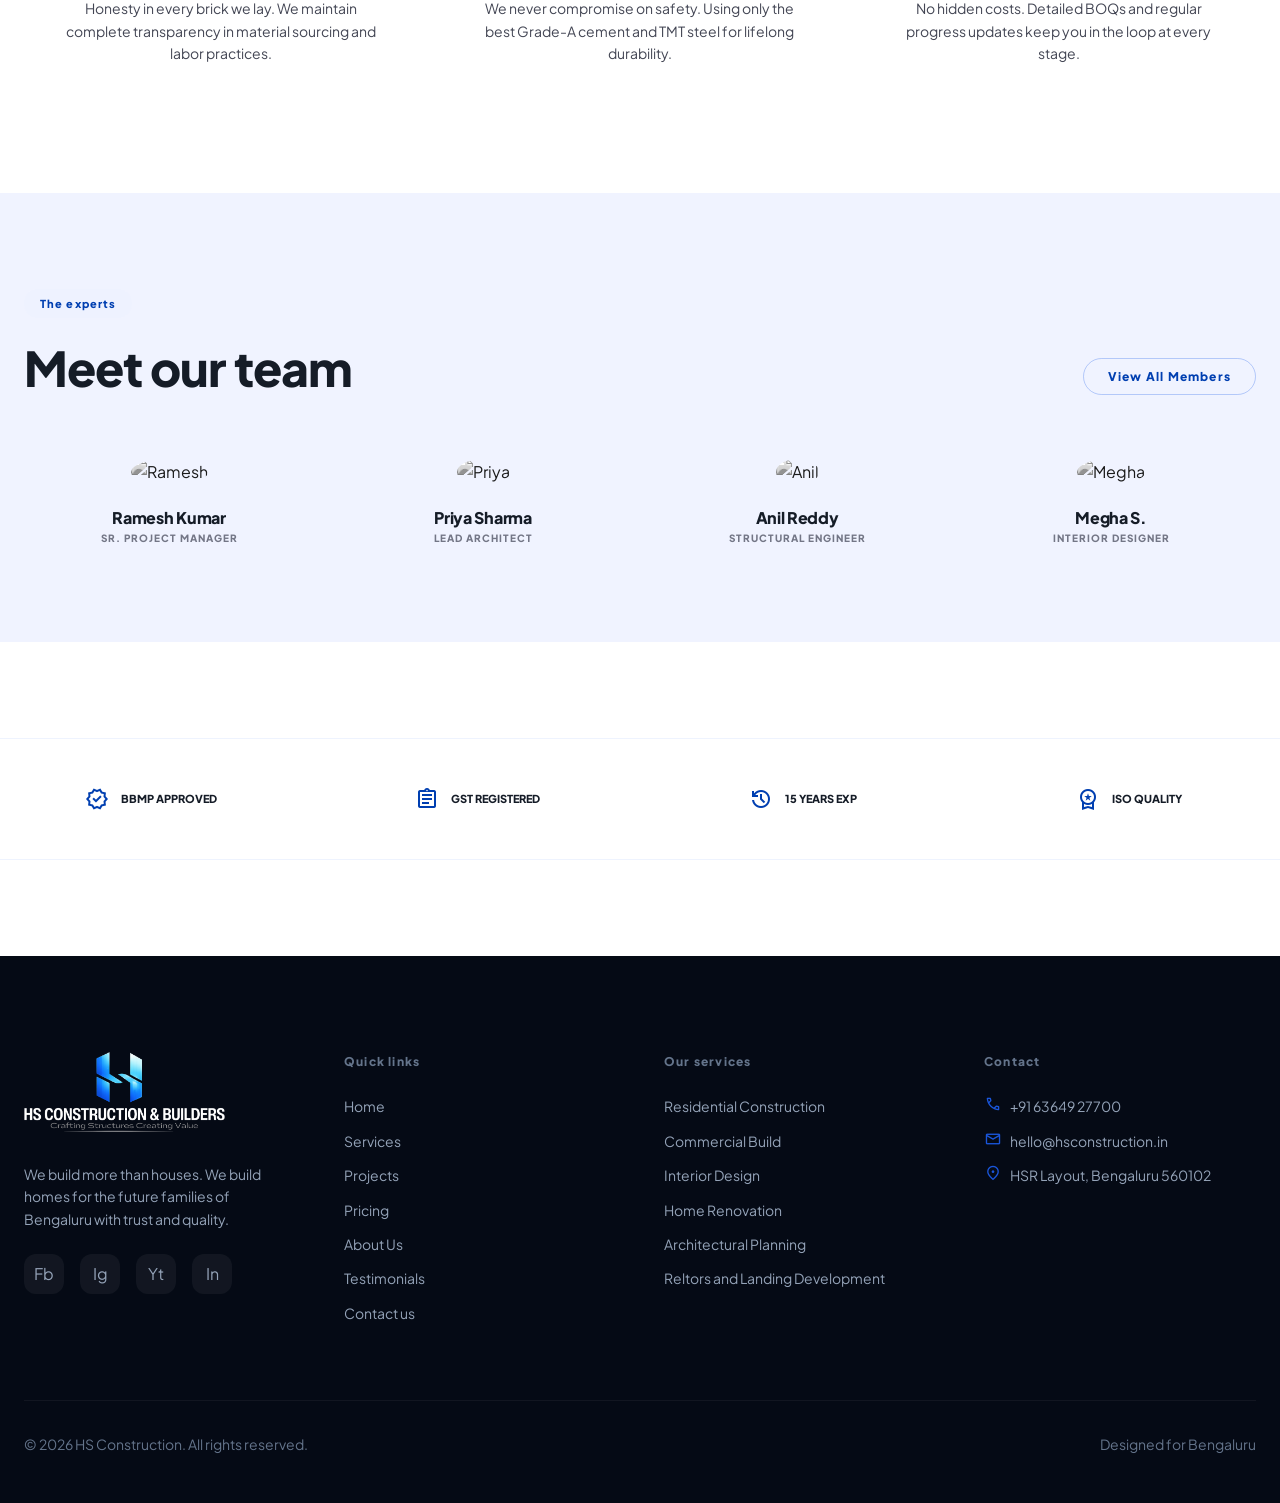
==== commit 9b1744cb: "contact us page changes and change in service.html" ====
--- a/about.html
+++ b/about.html
@@ -331,8 +331,10 @@
           <p style="color: #94a3b8; font-size: 14px; margin-bottom: 24px;">We build more than houses. We build homes for
             the future families of Bengaluru with trust and quality.</p>
           <div style="display: flex; gap: 16px;">
-            <a href="#" class="social-icon">Fb</a><a href="#" class="social-icon">Ig</a><a href="#"
-              class="social-icon">Yt</a><a href="#" class="social-icon">In</a>
+            <a href="https://www.facebook.com/share/1BNF3CoSan/?mibextid=wwXIfr" target="_blank" class="social-icon">Fb</a>
+            <a href="https://www.instagram.com/hsconstructionandbuilders?igsh=azI4amJjMW9oNDJt" target="_blank" class="social-icon">Ig</a>
+            <a href="#" class="social-icon">Yt</a>
+            <a href="https://www.linkedin.com/company/117284361/" target="_blank" class="social-icon">In</a>
           </div>
         </div>
         <div>
@@ -340,15 +342,19 @@
           <a href="index.html" class="footer-link">Home</a>
           <a href="services.html" class="footer-link">Services</a>
           <a href="projects.html" class="footer-link">Projects</a>
+          <a href="index.html#pricing" class="footer-link">Pricing</a>
           <a href="about.html" class="footer-link">About Us</a>
-          <a href="contact.html" class="footer-link">Contact Us</a>
+          <a href="index.html#testimonials" class="footer-link">Testimonials</a>
+          <a href="contact.html" class="footer-link">Contact us</a>
         </div>
         <div>
           <div class="footer-heading" style="text-transform: none;">Our services</div>
-          <a href="#" class="footer-link">Residential Construction</a><a href="#" class="footer-link">Commercial
-            Build</a><a href="#" class="footer-link">Interior Design</a><a href="#" class="footer-link">Home
-            Renovation</a><a href="#" class="footer-link">Architectural Planning</a><a href="#"
-            class="footer-link">Vastu Homes</a>
+          <a href="services.html" class="footer-link">Residential Construction</a>
+          <a href="services.html" class="footer-link">Commercial Build</a>
+          <a href="services.html" class="footer-link">Interior Design</a>
+          <a href="services.html" class="footer-link">Home Renovation</a>
+          <a href="services.html" class="footer-link">Architectural Planning</a>
+          <a href="services.html" class="footer-link">Reltors and Landing Development</a>
         </div>
         <div>
           <div class="footer-heading" style="text-transform: none;">Contact</div>
--- a/style.css
+++ b/style.css
@@ -500,12 +500,8 @@
   }
 }
 
-/* Floating Cards Mobile Behavior */
-@media (max-width: 768px) {
-  .hero-image-wrapper .floating-card-bottom {
-    display: none;
-  }
-}
+/* Floating Cards behavior handled in main media query */
+
 
 /* Hero Image & Floating Cards */
 .hero-image-wrapper {
@@ -721,6 +717,11 @@
   box-shadow: var(--shadow-2xl);
 }
 
+.cta-banner h2 {
+  color: white;
+}
+
+
 /* Footer */
 .footer {
   background-color: var(--bg-dark);
@@ -769,6 +770,38 @@
   background-color: rgba(255, 255, 255, 0.1);
   color: white;
 }
+
+.social-contact-link {
+  display: flex;
+  align-items: center;
+  gap: 10px;
+  padding: 10px 16px;
+  background: white;
+  border: 1px solid var(--outline-ghost);
+  border-radius: 12px;
+  text-decoration: none;
+  color: var(--text-dark);
+  font-size: 13px;
+  font-weight: 700;
+  transition: all 0.3s ease;
+}
+
+.social-contact-link:hover {
+  transform: translateY(-2px);
+  box-shadow: var(--shadow-lg);
+  border-color: var(--primary-blue);
+  background-color: #f8fafc;
+}
+
+.social-contact-link img {
+  filter: grayscale(1);
+  transition: all 0.3s ease;
+}
+
+.social-contact-link:hover img {
+  filter: grayscale(0);
+}
+
 
 /* Floating Buttons */
 .fixed-whatsapp {
@@ -833,6 +866,162 @@
   top: -40px;
 }
 
+/* ==========================================
+   ROADMAP TABS
+   ========================================== */
+.roadmap-container {
+  max-width: 1000px;
+  margin: 0 auto;
+}
+
+.roadmap-tabs {
+  display: flex;
+  justify-content: space-between;
+  margin-bottom: 48px;
+  position: relative;
+  overflow-x: auto;
+  padding-bottom: 16px;
+  gap: 16px;
+  -ms-overflow-style: none;
+  scrollbar-width: none;
+}
+
+.roadmap-tabs::-webkit-scrollbar {
+  display: none;
+}
+
+.roadmap-tab {
+  flex: 1;
+  min-width: 120px;
+  text-align: center;
+  cursor: pointer;
+  position: relative;
+  padding-bottom: 16px;
+  opacity: 0.6;
+  transition: all 0.3s ease;
+}
+
+.roadmap-tab.active {
+  opacity: 1;
+}
+
+.roadmap-tab::after {
+  content: '';
+  position: absolute;
+  bottom: 0;
+  left: 0;
+  width: 100%;
+  height: 2px;
+  background-color: var(--outline-ghost);
+  transition: all 0.3s ease;
+}
+
+.roadmap-tab.active::after {
+  background-color: var(--primary-blue);
+  height: 3px;
+}
+
+.roadmap-icon-wrapper {
+  width: 64px;
+  height: 64px;
+  border-radius: 50%;
+  background-color: white;
+  border: 1px dashed var(--text-muted);
+  display: flex;
+  align-items: center;
+  justify-content: center;
+  margin: 16px auto 16px;
+  position: relative;
+  transition: all 0.3s ease;
+  color: var(--primary-blue);
+}
+
+.roadmap-tab.active .roadmap-icon-wrapper {
+  background-color: var(--primary-blue);
+  border-color: var(--primary-blue);
+  border-style: solid;
+  color: white;
+  box-shadow: 0 8px 16px rgba(0, 63, 177, 0.2);
+}
+
+.roadmap-step-number {
+  position: absolute;
+  top: -10px;
+  left: -10px;
+  font-size: 28px;
+  font-weight: 700;
+  -webkit-text-stroke: 1.5px var(--primary-blue);
+  color: transparent;
+  background: transparent;
+  line-height: 1;
+  z-index: 2;
+}
+
+.roadmap-tab-title {
+  font-size: 14px;
+  font-weight: 700;
+  color: var(--text-dark);
+  line-height: 1.4;
+}
+
+.roadmap-content {
+  display: none;
+  animation: fadeIn 0.5s ease;
+}
+
+.roadmap-content.active {
+  display: block;
+}
+
+.roadmap-content-inner {
+  display: grid;
+  grid-template-columns: 1fr 1fr;
+  gap: 48px;
+  align-items: center;
+  background: white;
+  /* Remove border radius and shadow to match screenshot style */
+  /* border-radius: 24px;
+  overflow: hidden;
+  box-shadow: var(--shadow-sm);
+  border: 1.5px solid var(--outline-ghost); */
+}
+
+.roadmap-img-wrapper {
+  height: 400px;
+}
+
+
+
+.roadmap-img-wrapper img {
+  width: 100%;
+  height: 100%;
+  object-fit: cover;
+}
+
+.roadmap-text-content {
+  padding: 16px 0;
+  text-align: left;
+}
+
+.roadmap-heading-accent {
+  display: inline-flex;
+  align-items: center;
+  gap: 8px;
+  color: var(--primary-blue);
+  font-size: 20px;
+  font-weight: 700;
+  margin-bottom: 16px;
+}
+
+.roadmap-dash-line {
+  height: 2px;
+  background-image: linear-gradient(to right, var(--primary-blue) 50%, transparent 50%);
+  background-size: 8px 100%;
+  width: 100%;
+  max-width: 600px;
+  margin: 8px auto 48px;
+}
+
 /* Responsive Rules */
 /* Bento Grid */
 .bento-grid {
@@ -961,6 +1150,14 @@
     grid-column: span 1 !important;
     grid-row: span 1 !important;
   }
+  .card4{
+  width: 235px !important;
+}
+
+
+.card5{
+  width: 252px !important;
+}
 
   .cta-banner {
     padding: 48px 24px !important;
@@ -983,7 +1180,9 @@
   .container {
     padding-left: 20px;
     padding-right: 20px;
-  }
+    width: 359px;
+  }
+
 
   .hero h1 {
     font-size: clamp(45px, 8vw, 48px) !important;
@@ -1002,9 +1201,10 @@
   }
 
   .card {
-    width: 317px !important;
-  }
-
+    width: 320px !important;
+  }
+
+ 
   .card1 {
     width: 317px !important;
   }
@@ -1035,21 +1235,70 @@
 
   /* Floating cards behavior on mobile */
   .floating-card-bottom {
-    position: relative !important;
-    bottom: 0 !important;
-    left: 0 !important;
-    margin: 20px auto 0 !important;
-    max-width: 280px !important;
-    transform: none !important;
+    position: absolute !important;
+    bottom: 20px !important;
+    left: -10px !important;
+    padding: 12px 16px !important;
+    border-radius: 16px !important;
+    gap: 12px !important;
+    box-shadow: var(--shadow-xl) !important;
+    min-width: 180px !important;
+  }
+  
+  .floating-card-bottom .material-symbols-outlined {
+    font-size: 20px !important;
   }
 
   .floating-card-top {
-    display: none;
-    /* Keep it clean on small screens */
-  }
+    display: flex !important;
+    position: absolute !important;
+    top: 20px !important;
+    right: -10px !important;
+    padding: 12px 16px !important;
+    border-radius: 16px !important;
+    gap: 12px !important;
+    box-shadow: var(--shadow-lg) !important;
+  }
+  
+  .floating-card-top .material-symbols-outlined {
+    font-size: 20px !important;
+  }
+
+  .floating-card-bottom div div, 
+  .floating-card-top div div {
+    font-size: 10px !important;
+  }
+  
+  .floating-card-bottom div div:last-child {
+    font-size: 14px !important;
+  }
+  
+  .floating-card-top div div:first-child {
+    font-size: 18px !important;
+  }
+
 
   .stats-grid {
     grid-template-columns: repeat(2, 1fr) !important;
+  }
+
+  /* Roadmap Tabs Mobile */
+  .roadmap-content-inner {
+    grid-template-columns: 1fr !important;
+    gap: 24px !important;
+  }
+  
+  .roadmap-img-wrapper {
+    height: 250px !important;
+  }
+  
+  .roadmap-text-content {
+    padding: 24px !important;
+  }
+  
+  .roadmap-tabs {
+    justify-content: flex-start !important;
+    padding-bottom: 24px !important;
   }
 }
 
@@ -1057,6 +1306,7 @@
   .stats-grid {
     grid-template-columns: repeat(4, 1fr);
   }
+
 
   .process-container {
     display: flex;
